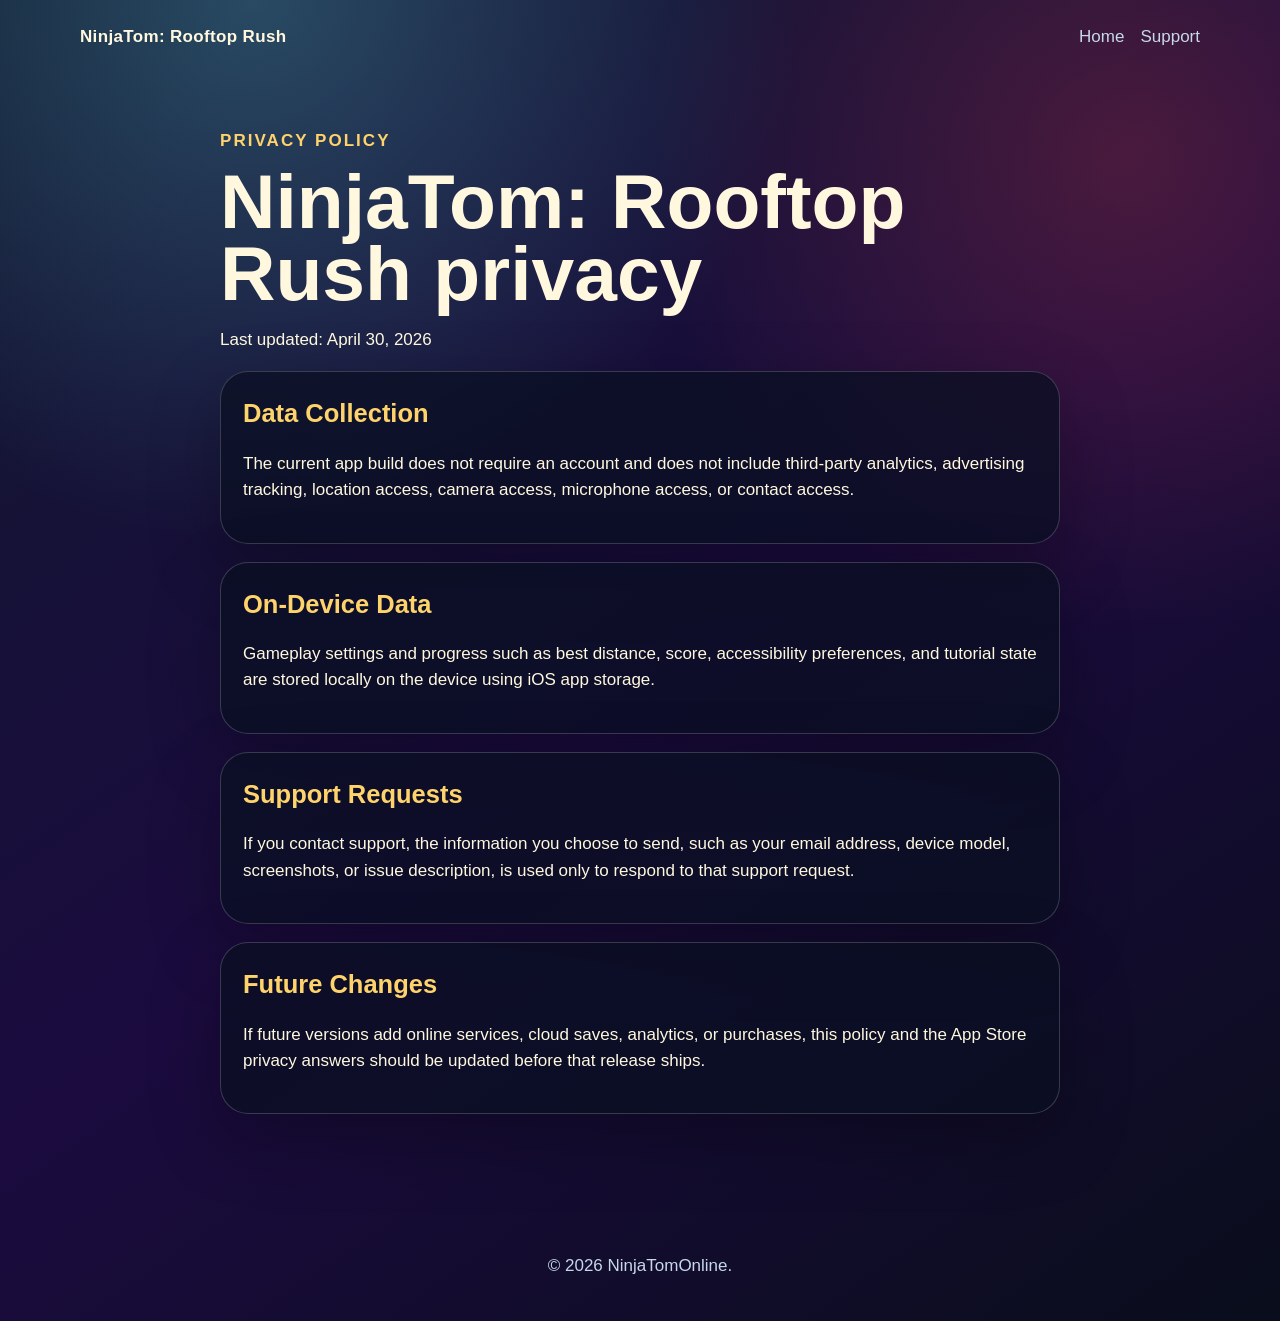
==== privacy.html @ 62868471 "Publish Rooftop Rush site" ====
<!doctype html>
<html lang="en">
<head>
  <meta charset="utf-8">
  <meta name="viewport" content="width=device-width, initial-scale=1">
  <title>Privacy Policy - NinjaTom: Rooftop Rush</title>
  <meta name="description" content="Privacy policy for NinjaTom: Rooftop Rush.">
  <link rel="stylesheet" href="site.css">
</head>
<body>
  <header class="site-header">
    <a class="brand" href="index.html">NinjaTom: Rooftop Rush</a>
    <nav aria-label="Site">
      <a href="index.html">Home</a>
      <a href="support.html">Support</a>
    </nav>
  </header>

  <main class="page">
    <p class="eyebrow">Privacy Policy</p>
    <h1>NinjaTom: Rooftop Rush privacy</h1>
    <p>Last updated: April 30, 2026</p>

    <section class="card">
      <h2>Data Collection</h2>
      <p>The current app build does not require an account and does not include third-party analytics, advertising tracking, location access, camera access, microphone access, or contact access.</p>
    </section>

    <section class="card">
      <h2>On-Device Data</h2>
      <p>Gameplay settings and progress such as best distance, score, accessibility preferences, and tutorial state are stored locally on the device using iOS app storage.</p>
    </section>

    <section class="card">
      <h2>Support Requests</h2>
      <p>If you contact support, the information you choose to send, such as your email address, device model, screenshots, or issue description, is used only to respond to that support request.</p>
    </section>

    <section class="card">
      <h2>Future Changes</h2>
      <p>If future versions add online services, cloud saves, analytics, or purchases, this policy and the App Store privacy answers should be updated before that release ships.</p>
    </section>
  </main>

  <footer>
    <p>© 2026 NinjaTomOnline.</p>
  </footer>
</body>
</html>
---- site.css ----
:root {
  color-scheme: dark;
  --ink: #fff8df;
  --muted: #c7d8ea;
  --cyan: #71efff;
  --gold: #ffd36b;
  --red: #e34242;
  --panel: rgba(10, 16, 34, 0.74);
  --stroke: rgba(255, 255, 255, 0.18);
  --background: #0a1022;
}

* {
  box-sizing: border-box;
}

body {
  margin: 0;
  min-height: 100vh;
  color: var(--ink);
  font: 17px/1.55 Avenir, "Avenir Next", "Trebuchet MS", sans-serif;
  background:
    radial-gradient(circle at 20% 0%, rgba(113, 239, 255, 0.24), transparent 34rem),
    radial-gradient(circle at 88% 12%, rgba(227, 66, 66, 0.24), transparent 30rem),
    linear-gradient(145deg, #10182f, #1b0b3f 52%, #090d1b);
}

a {
  color: var(--cyan);
}

.site-header,
footer {
  display: flex;
  align-items: center;
  justify-content: space-between;
  gap: 1rem;
  width: min(1120px, calc(100% - 32px));
  margin: 0 auto;
  padding: 24px 0;
}

.brand {
  color: var(--ink);
  font-weight: 900;
  letter-spacing: 0.02em;
  text-decoration: none;
}

nav {
  display: flex;
  gap: 1rem;
}

nav a {
  color: var(--muted);
  text-decoration: none;
}

main {
  width: min(1120px, calc(100% - 32px));
  margin: 0 auto;
}

.hero {
  display: grid;
  grid-template-columns: 0.95fr 1.05fr;
  gap: 28px;
  align-items: center;
  min-height: 72vh;
  padding: 36px 0 56px;
}

.hero-copy,
.card,
.features article {
  border: 1px solid var(--stroke);
  border-radius: 28px;
  background: var(--panel);
  box-shadow: 0 24px 70px rgba(0, 0, 0, 0.28);
}

.hero-copy {
  padding: clamp(26px, 5vw, 56px);
}

.eyebrow {
  margin: 0 0 10px;
  color: var(--gold);
  font-weight: 900;
  letter-spacing: 0.12em;
  text-transform: uppercase;
}

h1 {
  margin: 0 0 18px;
  font-size: clamp(2.5rem, 7vw, 5.7rem);
  line-height: 0.94;
}

h2 {
  margin: 0 0 10px;
  color: var(--gold);
}

.button {
  display: inline-block;
  margin: 10px 12px 0 0;
  padding: 12px 18px;
  border-radius: 999px;
  color: #081020;
  background: var(--gold);
  font-weight: 900;
  text-decoration: none;
}

.button.ghost {
  color: var(--ink);
  background: rgba(255, 255, 255, 0.12);
}

.hero-shot,
.gallery img {
  width: 100%;
  border: 1px solid var(--stroke);
  border-radius: 26px;
  box-shadow: 0 30px 80px rgba(0, 0, 0, 0.34);
}

.features,
.gallery-grid {
  display: grid;
  grid-template-columns: repeat(3, 1fr);
  gap: 16px;
  margin: 0 0 56px;
}

.features article,
.card {
  padding: 22px;
}

.gallery h2 {
  font-size: clamp(2rem, 4vw, 3.6rem);
}

.page {
  max-width: 840px;
  padding: 54px 0 80px;
}

.page h1 {
  font-size: clamp(2.4rem, 7vw, 4.8rem);
}

.card {
  margin: 18px 0;
}

.note {
  color: var(--muted);
}

footer {
  color: var(--muted);
  justify-content: center;
}

@media (max-width: 820px) {
  .site-header {
    align-items: flex-start;
    flex-direction: column;
  }

  .hero,
  .features,
  .gallery-grid {
    grid-template-columns: 1fr;
  }

  .hero {
    min-height: auto;
  }
}
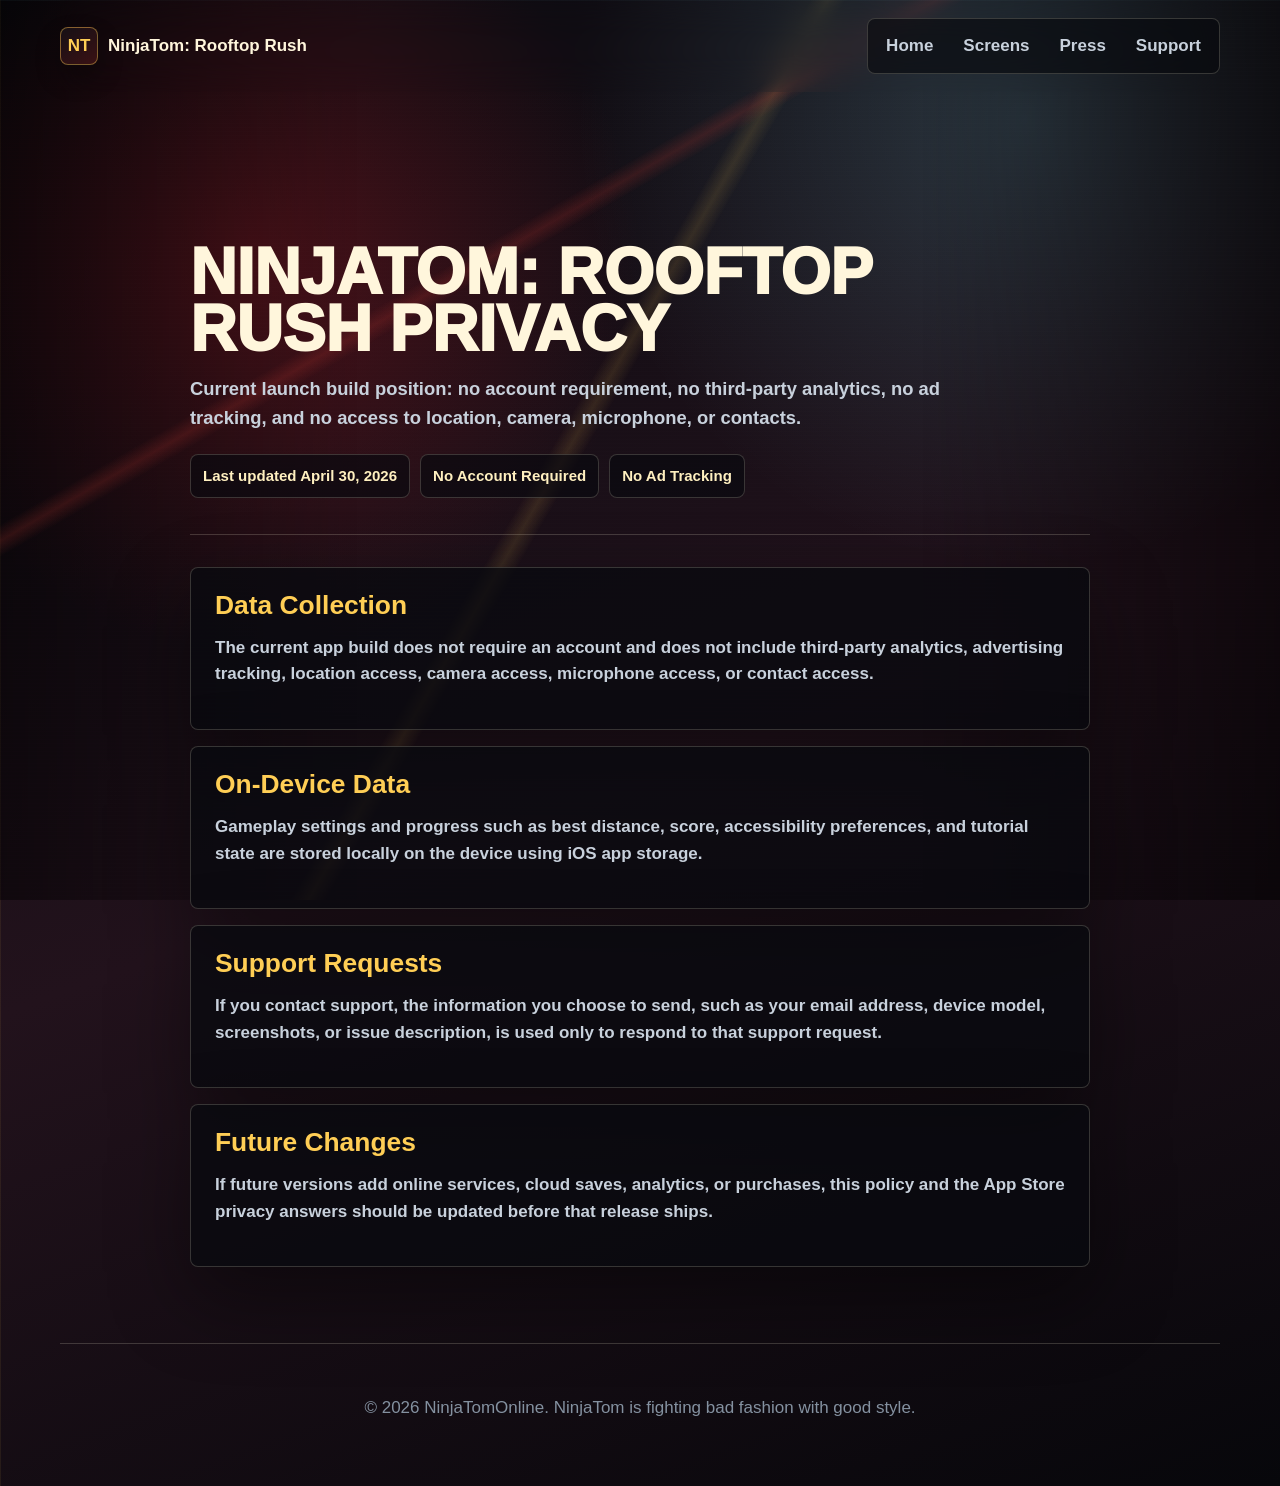
==== commit 5f91294e: "Update Rooftop Rush public site" ====
--- a/privacy.html
+++ b/privacy.html
@@ -5,21 +5,35 @@
   <meta name="viewport" content="width=device-width, initial-scale=1">
   <title>Privacy Policy - NinjaTom: Rooftop Rush</title>
   <meta name="description" content="Privacy policy for NinjaTom: Rooftop Rush.">
-  <link rel="stylesheet" href="site.css">
+  <meta name="theme-color" content="#090a0f">
+  <link rel="canonical" href="https://ninjatomonline.github.io/rooftoprush-site/privacy.html">
+  <link rel="icon" href="favicon.svg" type="image/svg+xml">
+  <link rel="stylesheet" href="site.css?v=20260501-runway">
 </head>
 <body>
   <header class="site-header">
-    <a class="brand" href="index.html">NinjaTom: Rooftop Rush</a>
+    <a class="brand" href="index.html" aria-label="NinjaTom: Rooftop Rush home">
+      <span class="brand-mark">NT</span>
+      <span>NinjaTom: Rooftop Rush</span>
+    </a>
     <nav aria-label="Site">
       <a href="index.html">Home</a>
+      <a href="index.html#screenshots">Screens</a>
+      <a href="index.html#press-kit">Press</a>
       <a href="support.html">Support</a>
     </nav>
   </header>
 
-  <main class="page">
-    <p class="eyebrow">Privacy Policy</p>
-    <h1>NinjaTom: Rooftop Rush privacy</h1>
-    <p>Last updated: April 30, 2026</p>
+  <main class="page-shell">
+    <section class="document-hero">
+      <h1>NinjaTom: Rooftop Rush privacy</h1>
+      <p>Current launch build position: no account requirement, no third-party analytics, no ad tracking, and no access to location, camera, microphone, or contacts.</p>
+      <div class="meta-list" aria-label="Privacy summary">
+        <span>Last updated April 30, 2026</span>
+        <span>No Account Required</span>
+        <span>No Ad Tracking</span>
+      </div>
+    </section>
 
     <section class="card">
       <h2>Data Collection</h2>
@@ -43,7 +57,7 @@
   </main>
 
   <footer>
-    <p>© 2026 NinjaTomOnline.</p>
+    <p>© 2026 NinjaTomOnline. NinjaTom is fighting bad fashion with good style.</p>
   </footer>
 </body>
 </html>
--- a/site.css
+++ b/site.css
@@ -1,184 +1,932 @@
 :root {
   color-scheme: dark;
-  --ink: #fff8df;
-  --muted: #c7d8ea;
-  --cyan: #71efff;
-  --gold: #ffd36b;
-  --red: #e34242;
-  --panel: rgba(10, 16, 34, 0.74);
-  --stroke: rgba(255, 255, 255, 0.18);
-  --background: #0a1022;
+  --page: #090a0f;
+  --page-2: #141018;
+  --ink: #fff6dc;
+  --paper: #fff0c0;
+  --muted: #c8d1dc;
+  --low: #8491a0;
+  --gold: #ffce55;
+  --cyan: #8cecff;
+  --red: #d83d34;
+  --crimson: #7d151d;
+  --thread: #f8a44d;
+  --smoke: rgba(255, 246, 220, 0.1);
+  --panel: rgba(9, 10, 15, 0.76);
+  --panel-strong: rgba(12, 9, 12, 0.94);
+  --line: rgba(255, 246, 220, 0.18);
+  --line-strong: rgba(255, 206, 85, 0.42);
+  --shadow: 0 32px 80px rgba(0, 0, 0, 0.42);
 }
 
 * {
   box-sizing: border-box;
 }
 
+html {
+  scroll-behavior: smooth;
+}
+
 body {
   margin: 0;
   min-height: 100vh;
+  overflow-x: hidden;
   color: var(--ink);
-  font: 17px/1.55 Avenir, "Avenir Next", "Trebuchet MS", sans-serif;
+  font-family: "Avenir Next", Avenir, "Trebuchet MS", sans-serif;
+  font-size: 17px;
+  line-height: 1.55;
   background:
-    radial-gradient(circle at 20% 0%, rgba(113, 239, 255, 0.24), transparent 34rem),
-    radial-gradient(circle at 88% 12%, rgba(227, 66, 66, 0.24), transparent 30rem),
-    linear-gradient(145deg, #10182f, #1b0b3f 52%, #090d1b);
+    linear-gradient(90deg, rgba(255, 206, 85, 0.08) 0 1px, transparent 1px 96px),
+    linear-gradient(180deg, rgba(140, 236, 255, 0.07) 0 1px, transparent 1px 92px),
+    radial-gradient(circle at 20% 18%, rgba(125, 21, 29, 0.52), transparent 24rem),
+    radial-gradient(circle at 80% 8%, rgba(140, 236, 255, 0.18), transparent 28rem),
+    linear-gradient(160deg, #090a0f, #22121c 52%, #07070b);
+}
+
+body::before {
+  content: "";
+  position: fixed;
+  inset: 0;
+  z-index: -1;
+  pointer-events: none;
+  background:
+    linear-gradient(150deg, transparent 0 32%, rgba(216, 61, 52, 0.18) 33%, transparent 34% 100%),
+    linear-gradient(120deg, transparent 0 45%, rgba(255, 206, 85, 0.12) 46%, transparent 47% 100%),
+    linear-gradient(90deg, rgba(0, 0, 0, 0.48), transparent 28%, transparent 72%, rgba(0, 0, 0, 0.54));
+}
+
+body::after {
+  content: "";
+  position: fixed;
+  inset: 0;
+  z-index: -1;
+  pointer-events: none;
+  opacity: 0.5;
+  background-image:
+    repeating-linear-gradient(0deg, rgba(255, 255, 255, 0.04) 0 1px, transparent 1px 4px);
+  mix-blend-mode: soft-light;
 }
 
 a {
   color: var(--cyan);
 }
 
+img {
+  display: block;
+  max-width: 100%;
+}
+
 .site-header,
+main,
 footer {
+  width: min(1160px, calc(100% - 40px));
+  margin: 0 auto;
+}
+
+.site-header {
+  position: sticky;
+  top: 0;
+  z-index: 20;
   display: flex;
   align-items: center;
   justify-content: space-between;
-  gap: 1rem;
-  width: min(1120px, calc(100% - 32px));
-  margin: 0 auto;
-  padding: 24px 0;
+  gap: 20px;
+  padding: 18px 0;
+  backdrop-filter: blur(18px);
+}
+
+.brand,
+nav,
+.button,
+.hero-proof,
+.support-actions,
+.meta-list {
+  display: flex;
+  align-items: center;
 }
 
 .brand {
+  gap: 10px;
   color: var(--ink);
   font-weight: 900;
-  letter-spacing: 0.02em;
   text-decoration: none;
 }
 
+.brand-mark {
+  display: grid;
+  width: 38px;
+  height: 38px;
+  place-items: center;
+  border: 1px solid var(--line-strong);
+  border-radius: 8px;
+  color: var(--gold);
+  background: linear-gradient(145deg, #161015, #3a1114);
+  box-shadow: 0 12px 26px rgba(0, 0, 0, 0.24);
+}
+
 nav {
+  gap: 6px;
+  padding: 6px;
+  border: 1px solid var(--line);
+  border-radius: 8px;
+  background: rgba(9, 10, 15, 0.66);
+}
+
+nav a {
+  min-height: 38px;
+  padding: 8px 12px;
+  border-radius: 6px;
+  color: var(--muted);
+  font-weight: 800;
+  text-decoration: none;
+}
+
+nav a:hover,
+nav a:focus-visible {
+  color: var(--ink);
+  background: var(--smoke);
+}
+
+.hero {
+  position: relative;
+  display: grid;
+  min-height: 760px;
+  align-items: end;
+  overflow: hidden;
+  border-bottom: 1px solid var(--line);
+  isolation: isolate;
+}
+
+.hero-bg {
+  position: absolute;
+  inset: 0;
+  z-index: -2;
+  background-image: url("screenshots/03-wardrobe-restored.jpg");
+  background-position: center;
+  background-size: cover;
+  filter: saturate(1.08) contrast(1.08);
+  transform: scale(1.04);
+}
+
+.hero::before,
+.hero::after {
+  content: "";
+  position: absolute;
+  inset: 0;
+  z-index: -1;
+  pointer-events: none;
+}
+
+.hero::before {
+  background:
+    linear-gradient(90deg, rgba(7, 7, 11, 0.95) 0%, rgba(7, 7, 11, 0.78) 44%, rgba(7, 7, 11, 0.3) 100%),
+    linear-gradient(0deg, rgba(7, 7, 11, 0.98) 0%, transparent 38%, rgba(7, 7, 11, 0.68) 100%);
+}
+
+.hero::after {
+  background:
+    linear-gradient(105deg, transparent 0 63%, rgba(255, 206, 85, 0.3) 64%, transparent 65% 100%),
+    radial-gradient(circle at 22% 28%, rgba(216, 61, 52, 0.26), transparent 24rem),
+    repeating-linear-gradient(90deg, transparent 0 120px, rgba(255, 206, 85, 0.13) 121px 123px, transparent 124px 240px);
+  animation: runwayPulse 8s ease-in-out infinite alternate;
+}
+
+.hero-copy {
+  width: min(780px, 100%);
+  padding: 112px 0 138px;
+}
+
+h1,
+h2,
+h3,
+p {
+  overflow-wrap: anywhere;
+}
+
+h1,
+.document-hero h1 {
+  margin: 0;
+  font-size: 5.6rem;
+  line-height: 0.88;
+  font-weight: 1000;
+  text-transform: uppercase;
+}
+
+h1 span {
+  display: block;
+}
+
+.hero-tagline {
+  width: fit-content;
+  max-width: 100%;
+  margin: 22px 0 18px;
+  padding: 10px 14px;
+  border: 1px solid rgba(255, 206, 85, 0.48);
+  border-radius: 8px;
+  color: var(--gold);
+  background: rgba(9, 10, 15, 0.64);
+  font-size: 1.45rem;
+  font-weight: 900;
+}
+
+.hero-lede {
+  max-width: 670px;
+  margin: 0;
+  color: #f5e7cf;
+  font-size: 1.2rem;
+  font-weight: 700;
+}
+
+.hero-actions {
   display: flex;
-  gap: 1rem;
-}
-
-nav a {
-  color: var(--muted);
+  flex-wrap: wrap;
+  gap: 12px;
+  margin-top: 30px;
+}
+
+.button {
+  justify-content: center;
+  min-height: 48px;
+  padding: 12px 18px;
+  border: 1px solid var(--gold);
+  border-radius: 8px;
+  color: #0b0a0e;
+  background: var(--gold);
+  box-shadow: 0 16px 30px rgba(255, 206, 85, 0.16);
+  font-weight: 1000;
   text-decoration: none;
 }
 
-main {
-  width: min(1120px, calc(100% - 32px));
-  margin: 0 auto;
-}
-
-.hero {
-  display: grid;
-  grid-template-columns: 0.95fr 1.05fr;
-  gap: 28px;
-  align-items: center;
-  min-height: 72vh;
-  padding: 36px 0 56px;
-}
-
-.hero-copy,
-.card,
-.features article {
-  border: 1px solid var(--stroke);
-  border-radius: 28px;
-  background: var(--panel);
-  box-shadow: 0 24px 70px rgba(0, 0, 0, 0.28);
-}
-
-.hero-copy {
-  padding: clamp(26px, 5vw, 56px);
-}
-
-.eyebrow {
-  margin: 0 0 10px;
+.button.secondary {
+  color: var(--ink);
+  border-color: var(--line);
+  background: rgba(255, 246, 220, 0.08);
+  box-shadow: none;
+}
+
+.hero-proof {
+  position: absolute;
+  right: 0;
+  bottom: 38px;
+  left: 0;
+  flex-wrap: wrap;
+  gap: 10px;
+}
+
+.hero-proof span,
+.meta-list span {
+  padding: 9px 12px;
+  border: 1px solid var(--line);
+  border-radius: 8px;
+  color: var(--paper);
+  background: rgba(9, 10, 15, 0.68);
+  font-size: 0.94rem;
+  font-weight: 900;
+}
+
+.runway-marquee {
+  display: flex;
+  gap: 10px;
+  margin: 18px 0 76px;
+  padding: 12px;
+  overflow: hidden;
+  border-top: 1px solid var(--line-strong);
+  border-bottom: 1px solid var(--line);
   color: var(--gold);
-  font-weight: 900;
+  background:
+    linear-gradient(90deg, rgba(216, 61, 52, 0.24), transparent 34%, rgba(140, 236, 255, 0.11));
+}
+
+.runway-marquee span {
+  flex: 0 0 auto;
+  min-width: max-content;
+  padding: 8px 14px;
+  border: 1px solid rgba(255, 206, 85, 0.3);
+  border-radius: 999px;
+  background: rgba(9, 10, 15, 0.65);
+  font-size: 0.88rem;
+  font-weight: 1000;
+  text-transform: uppercase;
+}
+
+.fashion-manifesto {
+  position: relative;
+  margin: 76px 0;
+  padding: clamp(28px, 6vw, 64px);
+  overflow: hidden;
+  border: 1px solid var(--line-strong);
+  border-radius: 8px;
+  background:
+    linear-gradient(112deg, rgba(216, 61, 52, 0.22), transparent 45%),
+    linear-gradient(290deg, rgba(255, 206, 85, 0.18), transparent 40%),
+    rgba(9, 10, 15, 0.88);
+  box-shadow: var(--shadow);
+}
+
+.fashion-manifesto::before,
+.fashion-manifesto::after {
+  content: "";
+  position: absolute;
+  pointer-events: none;
+}
+
+.fashion-manifesto::before {
+  inset: 18px;
+  border: 1px dashed rgba(255, 206, 85, 0.28);
+  border-radius: 6px;
+}
+
+.fashion-manifesto::after {
+  right: -80px;
+  bottom: -100px;
+  width: 340px;
+  height: 340px;
+  border-radius: 50%;
+  background: radial-gradient(circle, rgba(140, 236, 255, 0.18), transparent 62%);
+}
+
+.manifesto-label {
+  margin: 0 0 18px;
+  color: var(--thread);
+  font-weight: 1000;
   letter-spacing: 0.12em;
   text-transform: uppercase;
 }
 
-h1 {
-  margin: 0 0 18px;
-  font-size: clamp(2.5rem, 7vw, 5.7rem);
-  line-height: 0.94;
+.fashion-manifesto h2 {
+  max-width: 880px;
+  margin-bottom: 16px;
+  font-size: clamp(2.5rem, 6vw, 5.2rem);
+}
+
+.fashion-manifesto p:last-child {
+  max-width: 760px;
+  margin: 0;
+  color: var(--muted);
+  font-size: 1.16rem;
+  font-weight: 750;
+}
+
+.style-strip,
+.showcase,
+.gallery,
+.app-store-panel,
+.arsenal,
+.press-kit,
+.support-band {
+  margin: 76px 0;
+}
+
+.page-shell {
+  margin: 76px auto;
+}
+
+.style-strip {
+  display: grid;
+  grid-template-columns: repeat(3, 1fr);
+  gap: 14px;
+}
+
+.style-strip article,
+figure,
+.card,
+.app-store-panel,
+.arsenal-grid article,
+.press-card,
+.support-band {
+  border: 1px solid var(--line);
+  border-radius: 8px;
+  background: var(--panel);
+  box-shadow: var(--shadow);
+}
+
+.style-strip article {
+  min-height: 260px;
+  padding: 22px;
+  display: flex;
+  flex-direction: column;
+  justify-content: space-between;
+}
+
+.arsenal-grid {
+  display: grid;
+  grid-template-columns: repeat(5, 1fr);
+  gap: 12px;
+}
+
+.arsenal-grid article {
+  position: relative;
+  min-height: 220px;
+  padding: 20px;
+  overflow: hidden;
+  background:
+    linear-gradient(155deg, rgba(255, 206, 85, 0.1), transparent 54%),
+    rgba(9, 10, 15, 0.74);
+}
+
+.arsenal-grid article::after {
+  content: "";
+  position: absolute;
+  right: -28px;
+  bottom: -40px;
+  width: 120px;
+  height: 120px;
+  border: 1px solid rgba(255, 246, 220, 0.12);
+  border-radius: 50%;
+}
+
+.arsenal-grid span {
+  display: inline-grid;
+  width: 36px;
+  height: 36px;
+  place-items: center;
+  border: 1px solid var(--line-strong);
+  border-radius: 50%;
+  color: var(--gold);
+  font-size: 0.78rem;
+  font-weight: 1000;
+}
+
+.arsenal-grid h3 {
+  margin: 44px 0 10px;
+  color: var(--ink);
+  font-size: 1.5rem;
+  line-height: 1;
+}
+
+.arsenal-grid p {
+  margin: 0;
+  color: var(--muted);
+  font-weight: 700;
+}
+
+.number {
+  color: var(--red);
+  font-size: 3.2rem;
+  line-height: 1;
+  font-weight: 1000;
 }
 
 h2 {
-  margin: 0 0 10px;
+  margin: 0 0 12px;
+  font-size: 2.5rem;
+  line-height: 1;
+}
+
+.style-strip h2 {
+  font-size: 2rem;
+}
+
+.style-strip p,
+.section-copy p,
+.card p,
+.page-shell > p,
+li {
+  color: var(--muted);
+  font-weight: 650;
+}
+
+.section-copy {
+  display: grid;
+  grid-template-columns: 0.9fr 1.1fr;
+  gap: 24px;
+  align-items: end;
+  margin-bottom: 24px;
+}
+
+.section-copy p {
+  margin: 0;
+  font-size: 1.08rem;
+}
+
+.showcase-grid {
+  display: grid;
+  grid-template-columns: 1.2fr 0.8fr;
+  gap: 14px;
+}
+
+.showcase-grid .wide {
+  grid-row: span 2;
+}
+
+figure {
+  margin: 0;
+  overflow: hidden;
+}
+
+figure img {
+  width: 100%;
+  aspect-ratio: 960 / 442;
+  object-fit: cover;
+  border-bottom: 1px solid var(--line);
+}
+
+figcaption {
+  padding: 12px 14px 14px;
+  color: var(--paper);
+  font-size: 0.94rem;
+  font-weight: 900;
+}
+
+.gallery-grid {
+  display: grid;
+  grid-template-columns: repeat(6, 1fr);
+  gap: 14px;
+}
+
+.gallery-grid figure {
+  grid-column: span 2;
+}
+
+.gallery-grid figure:first-child,
+.gallery-grid figure:nth-child(2) {
+  grid-column: span 3;
+}
+
+.support-band {
+  display: grid;
+  grid-template-columns: 1fr auto;
+  gap: 20px;
+  align-items: center;
+  padding: 28px;
+  background:
+    linear-gradient(135deg, rgba(216, 61, 52, 0.25), transparent 48%),
+    rgba(9, 10, 15, 0.82);
+}
+
+.app-store-panel {
+  display: grid;
+  grid-template-columns: 1fr minmax(220px, 320px);
+  gap: 22px;
+  align-items: center;
+  padding: 28px;
+  background:
+    linear-gradient(135deg, rgba(140, 236, 255, 0.15), transparent 44%),
+    linear-gradient(315deg, rgba(255, 206, 85, 0.18), transparent 42%),
+    rgba(9, 10, 15, 0.84);
+}
+
+.app-store-panel p,
+.press-card p {
+  margin: 0;
+  color: var(--muted);
+  font-weight: 700;
+}
+
+.store-card {
+  display: grid;
+  gap: 3px;
+  min-height: 112px;
+  padding: 18px;
+  border: 1px solid rgba(255, 206, 85, 0.5);
+  border-radius: 8px;
+  background: linear-gradient(145deg, #08090f, #191017);
+  box-shadow: inset 0 0 0 1px rgba(255, 246, 220, 0.05);
+}
+
+.store-card::before {
+  content: "Official badge goes here";
+  width: fit-content;
+  padding: 5px 8px;
+  border: 1px solid rgba(140, 236, 255, 0.28);
+  border-radius: 999px;
+  color: var(--cyan);
+  font-size: 0.68rem;
+  font-weight: 1000;
+  text-transform: uppercase;
+}
+
+.store-card-label,
+.store-card span:last-child {
+  color: var(--muted);
+  font-size: 0.82rem;
+  font-weight: 900;
+  text-transform: uppercase;
+}
+
+.store-card strong {
+  color: var(--ink);
+  font-size: 2rem;
+  line-height: 1;
+}
+
+.press-grid {
+  display: grid;
+  grid-template-columns: 1fr 1fr 0.9fr;
+  gap: 14px;
+}
+
+.press-card {
+  padding: 24px;
+}
+
+.press-card h3 {
+  margin: 0 0 12px;
   color: var(--gold);
-}
-
-.button {
-  display: inline-block;
-  margin: 10px 12px 0 0;
-  padding: 12px 18px;
-  border-radius: 999px;
-  color: #081020;
-  background: var(--gold);
+  font-size: 1.35rem;
+}
+
+dl {
+  display: grid;
+  gap: 12px;
+  margin: 0;
+}
+
+dl div {
+  display: grid;
+  grid-template-columns: 110px 1fr;
+  gap: 12px;
+}
+
+dt {
+  color: var(--low);
+  font-weight: 900;
+}
+
+dd {
+  margin: 0;
+  color: var(--muted);
+  font-weight: 750;
+}
+
+.media-card {
+  display: grid;
+  align-content: start;
+  gap: 10px;
+}
+
+.media-card a {
+  display: block;
+  padding: 10px 12px;
+  border: 1px solid var(--line);
+  border-radius: 8px;
+  color: var(--ink);
+  background: rgba(255, 246, 220, 0.06);
   font-weight: 900;
   text-decoration: none;
 }
 
-.button.ghost {
-  color: var(--ink);
-  background: rgba(255, 255, 255, 0.12);
-}
-
-.hero-shot,
-.gallery img {
-  width: 100%;
-  border: 1px solid var(--stroke);
-  border-radius: 26px;
-  box-shadow: 0 30px 80px rgba(0, 0, 0, 0.34);
-}
-
-.features,
-.gallery-grid {
-  display: grid;
-  grid-template-columns: repeat(3, 1fr);
-  gap: 16px;
-  margin: 0 0 56px;
-}
-
-.features article,
+.media-card a:hover,
+.media-card a:focus-visible {
+  border-color: var(--line-strong);
+  color: var(--gold);
+}
+
+.media-card .download-link {
+  color: #0b0a0e;
+  border-color: var(--gold);
+  background: var(--gold);
+}
+
+.media-card .download-link:hover,
+.media-card .download-link:focus-visible {
+  color: #0b0a0e;
+  filter: brightness(1.05);
+}
+
+.support-band p {
+  margin: 0;
+  color: var(--muted);
+  font-weight: 700;
+}
+
+.support-actions {
+  flex-wrap: wrap;
+  justify-content: flex-end;
+  gap: 10px;
+}
+
+footer {
+  display: flex;
+  justify-content: center;
+  padding: 34px 0 48px;
+  color: var(--low);
+  border-top: 1px solid var(--line);
+}
+
+.document-hero {
+  position: relative;
+  margin: 42px 0 32px;
+  padding: 76px 0 36px;
+  border-bottom: 1px solid var(--line);
+}
+
+.document-hero h1 {
+  max-width: 860px;
+  font-size: 4rem;
+}
+
+.document-hero p {
+  max-width: 760px;
+  color: var(--muted);
+  font-size: 1.15rem;
+  font-weight: 700;
+}
+
+.page-shell {
+  max-width: 900px;
+}
+
 .card {
-  padding: 22px;
-}
-
-.gallery h2 {
-  font-size: clamp(2rem, 4vw, 3.6rem);
-}
-
-.page {
-  max-width: 840px;
-  padding: 54px 0 80px;
-}
-
-.page h1 {
-  font-size: clamp(2.4rem, 7vw, 4.8rem);
-}
-
-.card {
-  margin: 18px 0;
+  margin: 16px 0;
+  padding: 24px;
+}
+
+.card h2 {
+  font-size: 1.65rem;
+  color: var(--gold);
 }
 
 .note {
-  color: var(--muted);
-}
-
-footer {
-  color: var(--muted);
-  justify-content: center;
-}
-
-@media (max-width: 820px) {
+  color: var(--low);
+}
+
+.meta-list {
+  flex-wrap: wrap;
+  gap: 10px;
+  margin-top: 22px;
+}
+
+ul {
+  margin: 12px 0 0;
+  padding-left: 22px;
+}
+
+@media (max-width: 920px) {
+  .hero {
+    min-height: 700px;
+  }
+
+  h1 {
+    font-size: 4.4rem;
+  }
+
+  .style-strip,
+  .section-copy,
+  .showcase-grid,
+  .app-store-panel,
+  .arsenal-grid,
+  .press-grid,
+  .support-band {
+    grid-template-columns: 1fr;
+  }
+
+  .showcase-grid .wide {
+    grid-row: auto;
+  }
+
+  .gallery-grid figure,
+  .gallery-grid figure:first-child,
+  .gallery-grid figure:nth-child(2) {
+    grid-column: span 3;
+  }
+
+  .support-actions {
+    justify-content: flex-start;
+  }
+}
+
+@media (max-width: 640px) {
+  body {
+    font-size: 16px;
+  }
+
+  .site-header,
+  main,
+  footer {
+    width: min(1160px, calc(100% - 28px));
+    max-width: calc(100vw - 28px);
+  }
+
   .site-header {
+    position: relative;
     align-items: flex-start;
     flex-direction: column;
   }
 
-  .hero,
-  .features,
+  nav {
+    width: 100%;
+    max-width: 100%;
+    display: grid;
+    grid-template-columns: repeat(auto-fit, minmax(72px, 1fr));
+    justify-content: space-between;
+  }
+
+  nav a {
+    min-width: 0;
+    padding: 8px 6px;
+    font-size: 0.82rem;
+    text-align: center;
+  }
+
+  .hero {
+    min-height: 660px;
+  }
+
+  .hero-copy {
+    padding: 78px 0 150px;
+  }
+
+  h1 {
+    font-size: 2.42rem;
+    line-height: 0.94;
+  }
+
+  .document-hero h1 {
+    font-size: 2.7rem;
+  }
+
+  .hero-tagline {
+    font-size: 1.06rem;
+  }
+
+  .hero-lede,
+  .document-hero p {
+    font-size: 1rem;
+  }
+
+  .button {
+    width: 100%;
+  }
+
+  .hero-proof {
+    bottom: 22px;
+  }
+
+  .hero-proof span,
+  .meta-list span {
+    font-size: 0.86rem;
+  }
+
+  .style-strip,
+  .showcase,
+  .gallery,
+  .app-store-panel,
+  .arsenal,
+  .press-kit,
+  .support-band {
+    margin: 50px 0;
+  }
+
+  .page-shell {
+    margin: 50px auto;
+  }
+
+  h2 {
+    font-size: 2.05rem;
+  }
+
+  .style-strip article {
+    min-height: auto;
+    gap: 34px;
+  }
+
+  .fashion-manifesto {
+    margin: 50px 0;
+  }
+
+  .runway-marquee {
+    flex-wrap: wrap;
+    overflow: visible;
+    margin-bottom: 50px;
+  }
+
+  .arsenal-grid article {
+    min-height: 180px;
+  }
+
   .gallery-grid {
     grid-template-columns: 1fr;
   }
 
-  .hero {
-    min-height: auto;
-  }
-}
+  .gallery-grid figure,
+  .gallery-grid figure:first-child,
+  .gallery-grid figure:nth-child(2) {
+    grid-column: auto;
+  }
+
+  dl div {
+    grid-template-columns: 1fr;
+    gap: 2px;
+  }
+}
+
+@media (prefers-reduced-motion: reduce) {
+  html {
+    scroll-behavior: auto;
+  }
+
+  .hero::after {
+    animation: none;
+  }
+}
+
+@keyframes runwayPulse {
+  from {
+    opacity: 0.72;
+  }
+
+  to {
+    opacity: 0.96;
+  }
+}
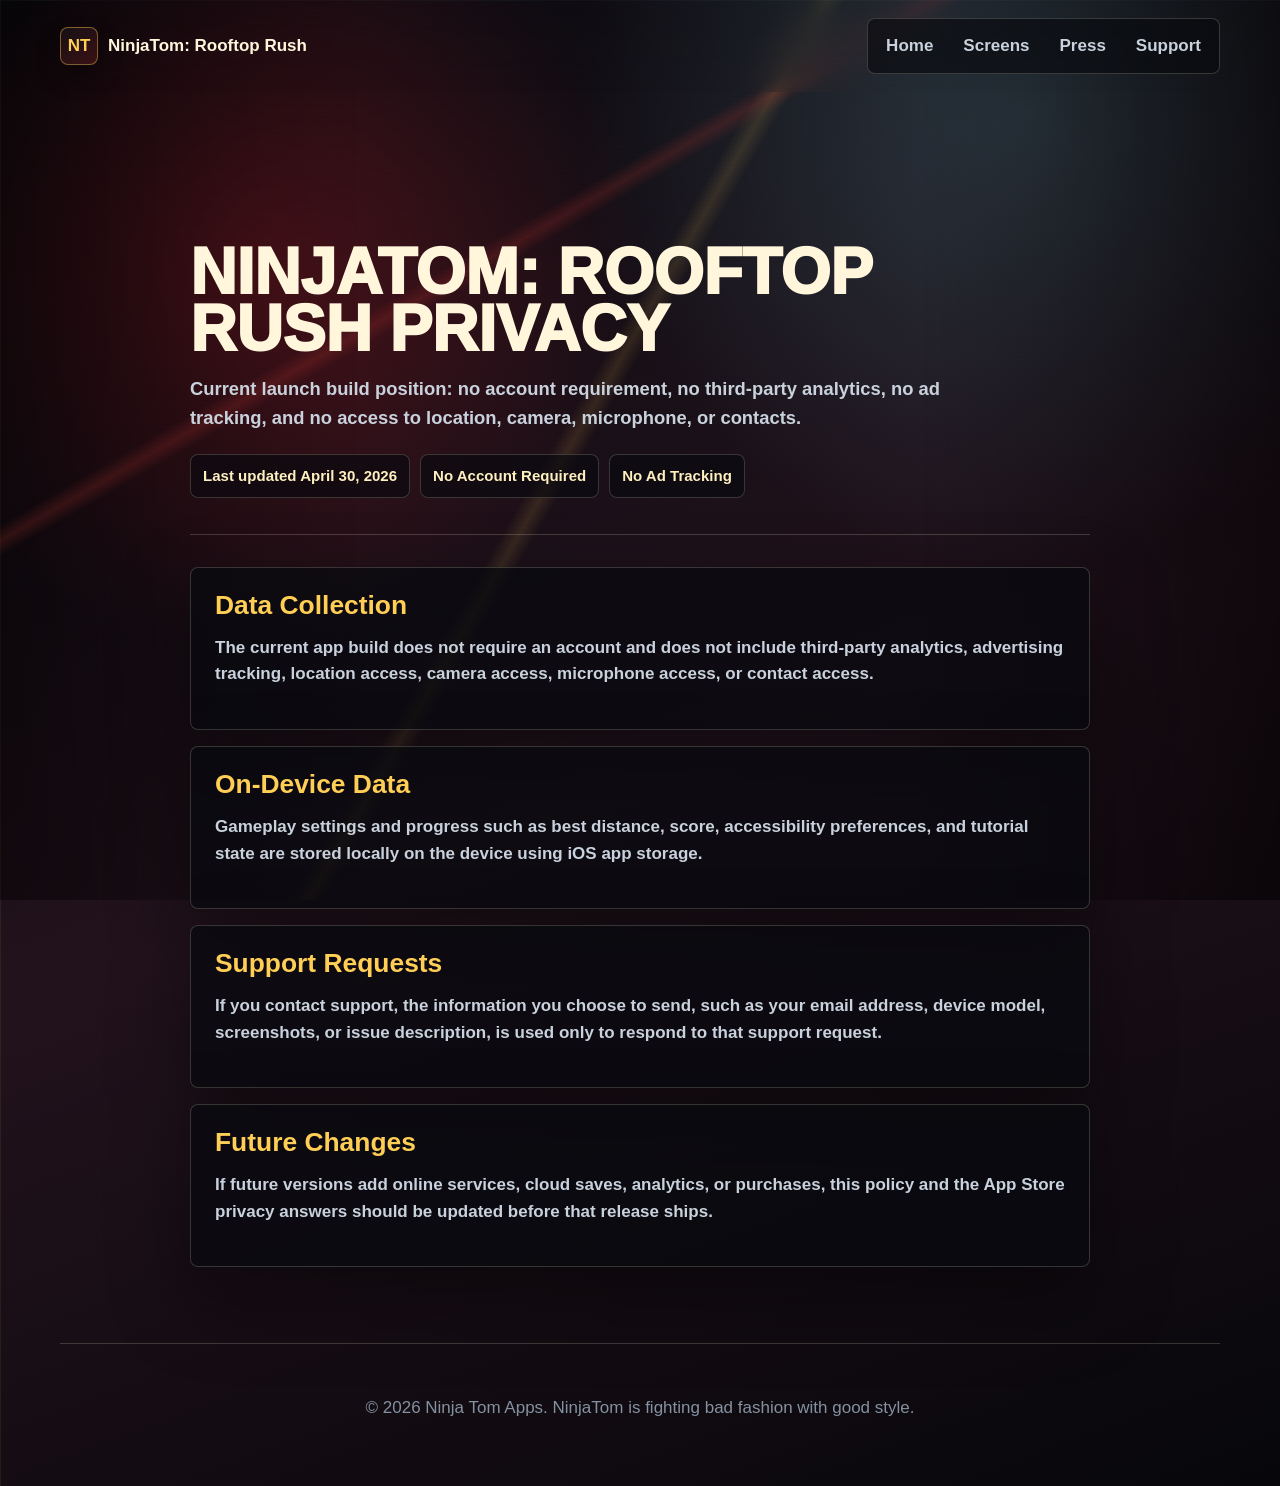
==== commit f88467b3: "Correct support contact and copyright" ====
--- a/privacy.html
+++ b/privacy.html
@@ -57,7 +57,7 @@
   </main>
 
   <footer>
-    <p>© 2026 NinjaTomOnline. NinjaTom is fighting bad fashion with good style.</p>
+    <p>© 2026 Ninja Tom Apps. NinjaTom is fighting bad fashion with good style.</p>
   </footer>
 </body>
 </html>
--- a/site.css
+++ b/site.css
@@ -309,6 +309,116 @@
   text-transform: uppercase;
 }
 
+.trailer-strip {
+  position: relative;
+  display: grid;
+  gap: 16px;
+  margin: 40px 0 76px;
+  padding: 22px;
+  border: 1px solid var(--line);
+  border-radius: 8px;
+  background:
+    linear-gradient(145deg, rgba(255, 206, 85, 0.11), transparent 54%),
+    rgba(9, 10, 15, 0.88);
+  box-shadow: var(--shadow);
+}
+
+.trailer-button {
+  width: fit-content;
+  margin: 12px 0 10px;
+}
+
+.trailer-copy {
+  max-width: 860px;
+}
+
+.trailer-copy p {
+  color: var(--muted);
+  margin: 0;
+  font-weight: 700;
+}
+
+.mini-label {
+  margin: 0 0 8px;
+  color: var(--thread);
+  font-size: 0.82rem;
+  font-weight: 1000;
+  letter-spacing: 0.12em;
+  text-transform: uppercase;
+}
+
+.trailer-media-strip {
+  position: relative;
+  margin: 0;
+  overflow: hidden;
+  border-radius: 8px;
+  border: 1px solid var(--line-strong);
+  aspect-ratio: 16 / 9;
+  background: rgba(0, 0, 0, 0.18);
+  isolation: isolate;
+}
+
+.trailer-media-strip::before,
+.trailer-media-strip::after {
+  content: "";
+  position: absolute;
+  inset: 12px;
+  border: 1px solid rgba(255, 206, 85, 0.16);
+  border-radius: 6px;
+  pointer-events: none;
+}
+
+.trailer-media-strip::after {
+  inset: 16px;
+  border-color: rgba(140, 236, 255, 0.12);
+}
+
+.trailer-media-strip figcaption {
+  margin: 0;
+  position: absolute;
+  left: 12px;
+  bottom: 12px;
+  padding: 6px 10px;
+  border-radius: 999px;
+  color: var(--paper);
+  background: rgba(9, 10, 15, 0.7);
+  font-size: 0.76rem;
+  font-weight: 900;
+}
+
+.trailer-media,
+.trailer-media-fallback {
+  position: absolute;
+  inset: 0;
+  width: 100%;
+  height: 100%;
+  object-fit: cover;
+  display: block;
+  pointer-events: none;
+}
+
+.trailer-media-fallback {
+  opacity: 0;
+  filter: contrast(1.02) saturate(1.02);
+}
+
+.trailer-meta {
+  display: flex;
+  flex-wrap: wrap;
+  gap: 8px;
+  margin-bottom: 10px;
+}
+
+.trailer-meta span {
+  padding: 7px 10px;
+  border: 1px solid rgba(255, 246, 220, 0.24);
+  border-radius: 999px;
+  color: var(--paper);
+  font-size: 0.8rem;
+  font-weight: 900;
+  background: rgba(9, 10, 15, 0.62);
+}
+
 .fashion-manifesto {
   position: relative;
   margin: 76px 0;
@@ -369,6 +479,7 @@
 
 .style-strip,
 .showcase,
+.trailer-strip,
 .gallery,
 .app-store-panel,
 .arsenal,
@@ -775,6 +886,10 @@
     grid-row: auto;
   }
 
+  .trailer-strip {
+    margin: 30px 0 56px;
+  }
+
   .gallery-grid figure,
   .gallery-grid figure:first-child,
   .gallery-grid figure:nth-child(2) {
@@ -860,6 +975,7 @@
 
   .style-strip,
   .showcase,
+  .trailer-strip,
   .gallery,
   .app-store-panel,
   .arsenal,
@@ -919,6 +1035,15 @@
   .hero::after {
     animation: none;
   }
+
+  .trailer-media {
+    filter: none;
+    opacity: 0;
+  }
+
+  .trailer-media-fallback {
+    opacity: 1;
+  }
 }
 
 @keyframes runwayPulse {
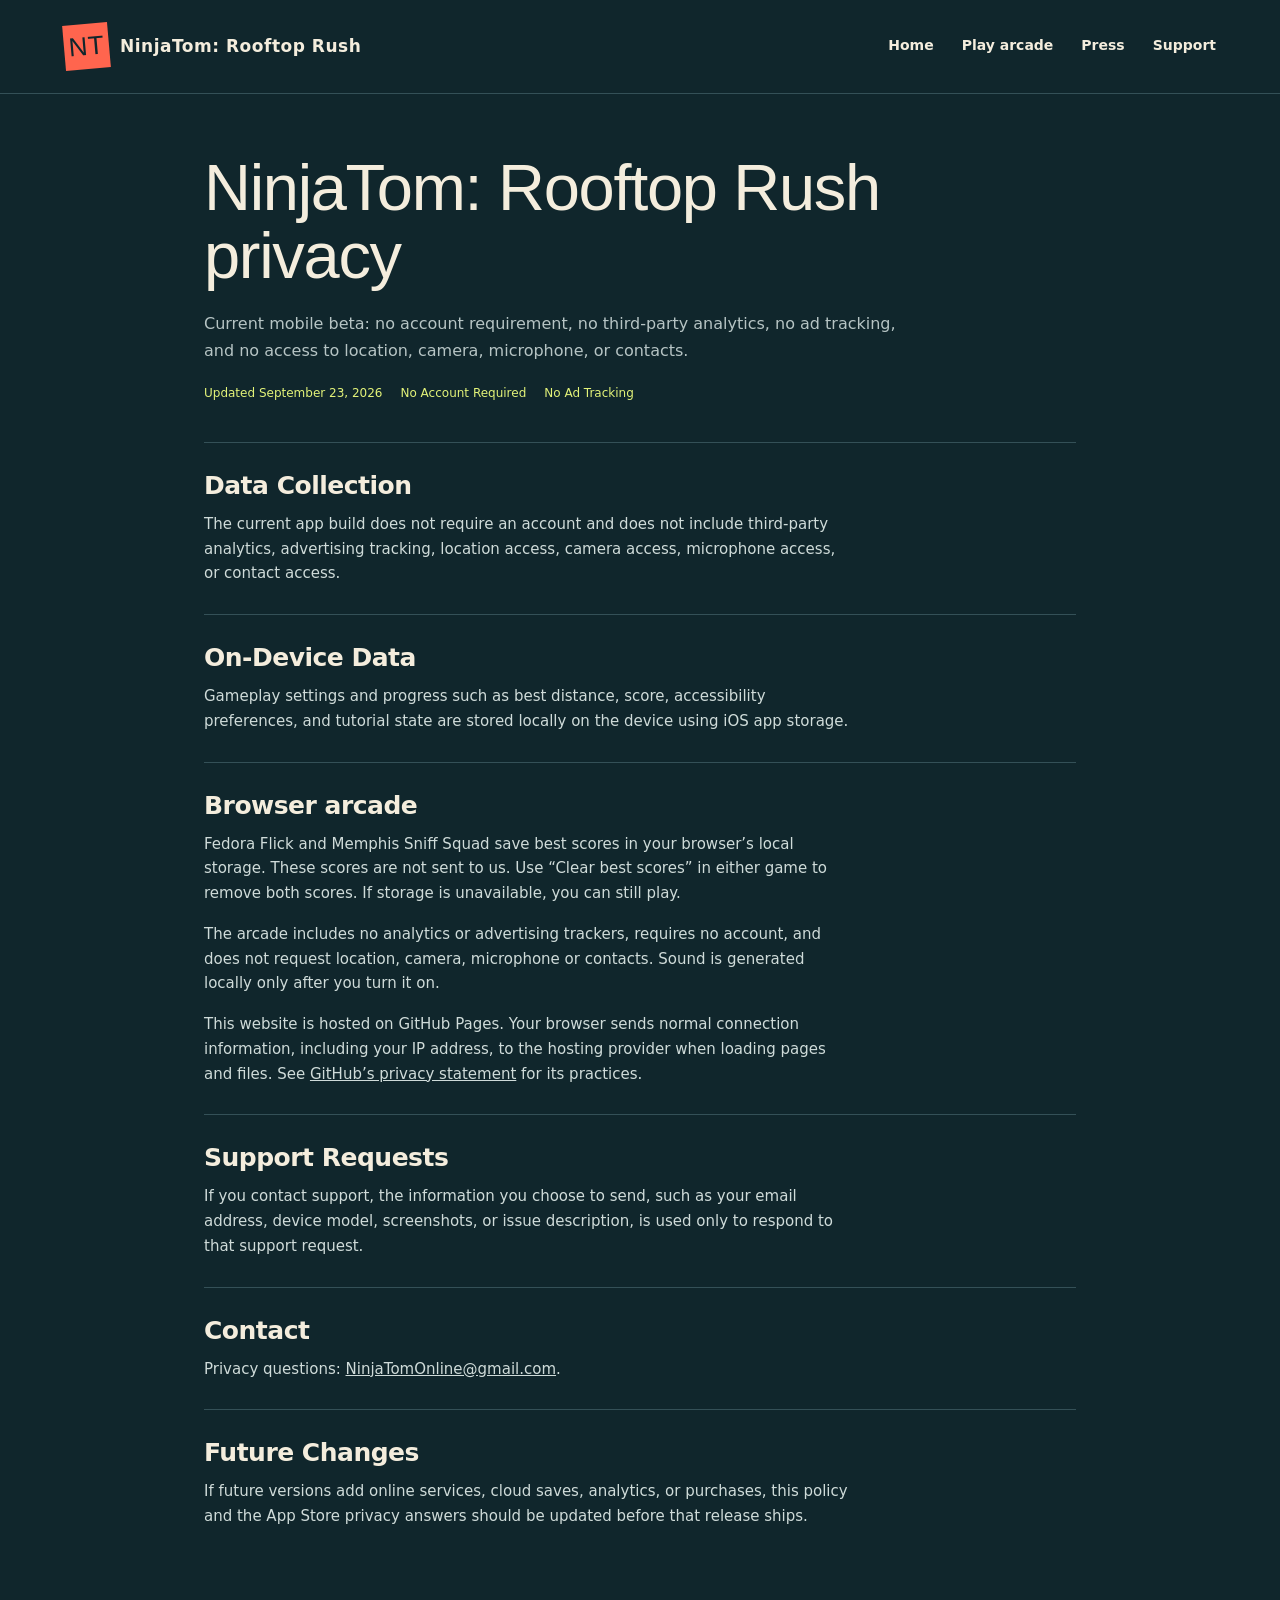
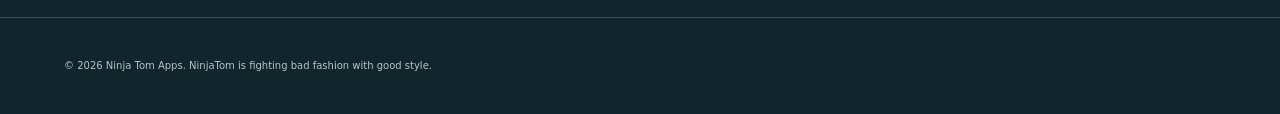
==== commit 10e28b2d: "Launch Rooftop Rush pocket arcade and refreshed website" ====
--- a/privacy.html
+++ b/privacy.html
@@ -8,9 +8,10 @@
   <meta name="theme-color" content="#090a0f">
   <link rel="canonical" href="https://ninjatomonline.github.io/rooftoprush-site/privacy.html">
   <link rel="icon" href="favicon.svg" type="image/svg+xml">
-  <link rel="stylesheet" href="site.css?v=20260501-runway">
+  <link rel="stylesheet" href="site.css?v=20260923-arcade">
 </head>
 <body>
+  <a class="skip-link" href="#main-content">Skip to content</a>
   <header class="site-header">
     <a class="brand" href="index.html" aria-label="NinjaTom: Rooftop Rush home">
       <span class="brand-mark">NT</span>
@@ -18,18 +19,18 @@
     </a>
     <nav aria-label="Site">
       <a href="index.html">Home</a>
-      <a href="index.html#screenshots">Screens</a>
-      <a href="index.html#press-kit">Press</a>
+      <a href="index.html#arcade">Play arcade</a>
+      <a href="press.html">Press</a>
       <a href="support.html">Support</a>
     </nav>
   </header>
 
-  <main class="page-shell">
+  <main class="page-shell" id="main-content">
     <section class="document-hero">
       <h1>NinjaTom: Rooftop Rush privacy</h1>
-      <p>Current launch build position: no account requirement, no third-party analytics, no ad tracking, and no access to location, camera, microphone, or contacts.</p>
+      <p>Current mobile beta: no account requirement, no third-party analytics, no ad tracking, and no access to location, camera, microphone, or contacts.</p>
       <div class="meta-list" aria-label="Privacy summary">
-        <span>Last updated April 30, 2026</span>
+        <span>Updated September 23, 2026</span>
         <span>No Account Required</span>
         <span>No Ad Tracking</span>
       </div>
@@ -46,8 +47,20 @@
     </section>
 
     <section class="card">
+      <h2>Browser arcade</h2>
+      <p>Fedora Flick and Memphis Sniff Squad save best scores in your browser’s local storage. These scores are not sent to us. Use “Clear best scores” in either game to remove both scores. If storage is unavailable, you can still play.</p>
+      <p>The arcade includes no analytics or advertising trackers, requires no account, and does not request location, camera, microphone or contacts. Sound is generated locally only after you turn it on.</p>
+      <p>This website is hosted on GitHub Pages. Your browser sends normal connection information, including your IP address, to the hosting provider when loading pages and files. See <a href="https://docs.github.com/en/site-policy/privacy-policies/github-general-privacy-statement">GitHub’s privacy statement</a> for its practices.</p>
+    </section>
+
+    <section class="card">
       <h2>Support Requests</h2>
       <p>If you contact support, the information you choose to send, such as your email address, device model, screenshots, or issue description, is used only to respond to that support request.</p>
+    </section>
+
+    <section class="card">
+      <h2>Contact</h2>
+      <p>Privacy questions: <a href="mailto:NinjaTomOnline@gmail.com">NinjaTomOnline@gmail.com</a>.</p>
     </section>
 
     <section class="card">
--- a/site.css
+++ b/site.css
@@ -1,1057 +1,5 @@
-:root {
-  color-scheme: dark;
-  --page: #090a0f;
-  --page-2: #141018;
-  --ink: #fff6dc;
-  --paper: #fff0c0;
-  --muted: #c8d1dc;
-  --low: #8491a0;
-  --gold: #ffce55;
-  --cyan: #8cecff;
-  --red: #d83d34;
-  --crimson: #7d151d;
-  --thread: #f8a44d;
-  --smoke: rgba(255, 246, 220, 0.1);
-  --panel: rgba(9, 10, 15, 0.76);
-  --panel-strong: rgba(12, 9, 12, 0.94);
-  --line: rgba(255, 246, 220, 0.18);
-  --line-strong: rgba(255, 206, 85, 0.42);
-  --shadow: 0 32px 80px rgba(0, 0, 0, 0.42);
-}
-
-* {
-  box-sizing: border-box;
-}
-
-html {
-  scroll-behavior: smooth;
-}
-
-body {
-  margin: 0;
-  min-height: 100vh;
-  overflow-x: hidden;
-  color: var(--ink);
-  font-family: "Avenir Next", Avenir, "Trebuchet MS", sans-serif;
-  font-size: 17px;
-  line-height: 1.55;
-  background:
-    linear-gradient(90deg, rgba(255, 206, 85, 0.08) 0 1px, transparent 1px 96px),
-    linear-gradient(180deg, rgba(140, 236, 255, 0.07) 0 1px, transparent 1px 92px),
-    radial-gradient(circle at 20% 18%, rgba(125, 21, 29, 0.52), transparent 24rem),
-    radial-gradient(circle at 80% 8%, rgba(140, 236, 255, 0.18), transparent 28rem),
-    linear-gradient(160deg, #090a0f, #22121c 52%, #07070b);
-}
-
-body::before {
-  content: "";
-  position: fixed;
-  inset: 0;
-  z-index: -1;
-  pointer-events: none;
-  background:
-    linear-gradient(150deg, transparent 0 32%, rgba(216, 61, 52, 0.18) 33%, transparent 34% 100%),
-    linear-gradient(120deg, transparent 0 45%, rgba(255, 206, 85, 0.12) 46%, transparent 47% 100%),
-    linear-gradient(90deg, rgba(0, 0, 0, 0.48), transparent 28%, transparent 72%, rgba(0, 0, 0, 0.54));
-}
-
-body::after {
-  content: "";
-  position: fixed;
-  inset: 0;
-  z-index: -1;
-  pointer-events: none;
-  opacity: 0.5;
-  background-image:
-    repeating-linear-gradient(0deg, rgba(255, 255, 255, 0.04) 0 1px, transparent 1px 4px);
-  mix-blend-mode: soft-light;
-}
-
-a {
-  color: var(--cyan);
-}
-
-img {
-  display: block;
-  max-width: 100%;
-}
-
-.site-header,
-main,
-footer {
-  width: min(1160px, calc(100% - 40px));
-  margin: 0 auto;
-}
-
-.site-header {
-  position: sticky;
-  top: 0;
-  z-index: 20;
-  display: flex;
-  align-items: center;
-  justify-content: space-between;
-  gap: 20px;
-  padding: 18px 0;
-  backdrop-filter: blur(18px);
-}
-
-.brand,
-nav,
-.button,
-.hero-proof,
-.support-actions,
-.meta-list {
-  display: flex;
-  align-items: center;
-}
-
-.brand {
-  gap: 10px;
-  color: var(--ink);
-  font-weight: 900;
-  text-decoration: none;
-}
-
-.brand-mark {
-  display: grid;
-  width: 38px;
-  height: 38px;
-  place-items: center;
-  border: 1px solid var(--line-strong);
-  border-radius: 8px;
-  color: var(--gold);
-  background: linear-gradient(145deg, #161015, #3a1114);
-  box-shadow: 0 12px 26px rgba(0, 0, 0, 0.24);
-}
-
-nav {
-  gap: 6px;
-  padding: 6px;
-  border: 1px solid var(--line);
-  border-radius: 8px;
-  background: rgba(9, 10, 15, 0.66);
-}
-
-nav a {
-  min-height: 38px;
-  padding: 8px 12px;
-  border-radius: 6px;
-  color: var(--muted);
-  font-weight: 800;
-  text-decoration: none;
-}
-
-nav a:hover,
-nav a:focus-visible {
-  color: var(--ink);
-  background: var(--smoke);
-}
-
-.hero {
-  position: relative;
-  display: grid;
-  min-height: 760px;
-  align-items: end;
-  overflow: hidden;
-  border-bottom: 1px solid var(--line);
-  isolation: isolate;
-}
-
-.hero-bg {
-  position: absolute;
-  inset: 0;
-  z-index: -2;
-  background-image: url("screenshots/03-wardrobe-restored.jpg");
-  background-position: center;
-  background-size: cover;
-  filter: saturate(1.08) contrast(1.08);
-  transform: scale(1.04);
-}
-
-.hero::before,
-.hero::after {
-  content: "";
-  position: absolute;
-  inset: 0;
-  z-index: -1;
-  pointer-events: none;
-}
-
-.hero::before {
-  background:
-    linear-gradient(90deg, rgba(7, 7, 11, 0.95) 0%, rgba(7, 7, 11, 0.78) 44%, rgba(7, 7, 11, 0.3) 100%),
-    linear-gradient(0deg, rgba(7, 7, 11, 0.98) 0%, transparent 38%, rgba(7, 7, 11, 0.68) 100%);
-}
-
-.hero::after {
-  background:
-    linear-gradient(105deg, transparent 0 63%, rgba(255, 206, 85, 0.3) 64%, transparent 65% 100%),
-    radial-gradient(circle at 22% 28%, rgba(216, 61, 52, 0.26), transparent 24rem),
-    repeating-linear-gradient(90deg, transparent 0 120px, rgba(255, 206, 85, 0.13) 121px 123px, transparent 124px 240px);
-  animation: runwayPulse 8s ease-in-out infinite alternate;
-}
-
-.hero-copy {
-  width: min(780px, 100%);
-  padding: 112px 0 138px;
-}
-
-h1,
-h2,
-h3,
-p {
-  overflow-wrap: anywhere;
-}
-
-h1,
-.document-hero h1 {
-  margin: 0;
-  font-size: 5.6rem;
-  line-height: 0.88;
-  font-weight: 1000;
-  text-transform: uppercase;
-}
-
-h1 span {
-  display: block;
-}
-
-.hero-tagline {
-  width: fit-content;
-  max-width: 100%;
-  margin: 22px 0 18px;
-  padding: 10px 14px;
-  border: 1px solid rgba(255, 206, 85, 0.48);
-  border-radius: 8px;
-  color: var(--gold);
-  background: rgba(9, 10, 15, 0.64);
-  font-size: 1.45rem;
-  font-weight: 900;
-}
-
-.hero-lede {
-  max-width: 670px;
-  margin: 0;
-  color: #f5e7cf;
-  font-size: 1.2rem;
-  font-weight: 700;
-}
-
-.hero-actions {
-  display: flex;
-  flex-wrap: wrap;
-  gap: 12px;
-  margin-top: 30px;
-}
-
-.button {
-  justify-content: center;
-  min-height: 48px;
-  padding: 12px 18px;
-  border: 1px solid var(--gold);
-  border-radius: 8px;
-  color: #0b0a0e;
-  background: var(--gold);
-  box-shadow: 0 16px 30px rgba(255, 206, 85, 0.16);
-  font-weight: 1000;
-  text-decoration: none;
-}
-
-.button.secondary {
-  color: var(--ink);
-  border-color: var(--line);
-  background: rgba(255, 246, 220, 0.08);
-  box-shadow: none;
-}
-
-.hero-proof {
-  position: absolute;
-  right: 0;
-  bottom: 38px;
-  left: 0;
-  flex-wrap: wrap;
-  gap: 10px;
-}
-
-.hero-proof span,
-.meta-list span {
-  padding: 9px 12px;
-  border: 1px solid var(--line);
-  border-radius: 8px;
-  color: var(--paper);
-  background: rgba(9, 10, 15, 0.68);
-  font-size: 0.94rem;
-  font-weight: 900;
-}
-
-.runway-marquee {
-  display: flex;
-  gap: 10px;
-  margin: 18px 0 76px;
-  padding: 12px;
-  overflow: hidden;
-  border-top: 1px solid var(--line-strong);
-  border-bottom: 1px solid var(--line);
-  color: var(--gold);
-  background:
-    linear-gradient(90deg, rgba(216, 61, 52, 0.24), transparent 34%, rgba(140, 236, 255, 0.11));
-}
-
-.runway-marquee span {
-  flex: 0 0 auto;
-  min-width: max-content;
-  padding: 8px 14px;
-  border: 1px solid rgba(255, 206, 85, 0.3);
-  border-radius: 999px;
-  background: rgba(9, 10, 15, 0.65);
-  font-size: 0.88rem;
-  font-weight: 1000;
-  text-transform: uppercase;
-}
-
-.trailer-strip {
-  position: relative;
-  display: grid;
-  gap: 16px;
-  margin: 40px 0 76px;
-  padding: 22px;
-  border: 1px solid var(--line);
-  border-radius: 8px;
-  background:
-    linear-gradient(145deg, rgba(255, 206, 85, 0.11), transparent 54%),
-    rgba(9, 10, 15, 0.88);
-  box-shadow: var(--shadow);
-}
-
-.trailer-button {
-  width: fit-content;
-  margin: 12px 0 10px;
-}
-
-.trailer-copy {
-  max-width: 860px;
-}
-
-.trailer-copy p {
-  color: var(--muted);
-  margin: 0;
-  font-weight: 700;
-}
-
-.mini-label {
-  margin: 0 0 8px;
-  color: var(--thread);
-  font-size: 0.82rem;
-  font-weight: 1000;
-  letter-spacing: 0.12em;
-  text-transform: uppercase;
-}
-
-.trailer-media-strip {
-  position: relative;
-  margin: 0;
-  overflow: hidden;
-  border-radius: 8px;
-  border: 1px solid var(--line-strong);
-  aspect-ratio: 16 / 9;
-  background: rgba(0, 0, 0, 0.18);
-  isolation: isolate;
-}
-
-.trailer-media-strip::before,
-.trailer-media-strip::after {
-  content: "";
-  position: absolute;
-  inset: 12px;
-  border: 1px solid rgba(255, 206, 85, 0.16);
-  border-radius: 6px;
-  pointer-events: none;
-}
-
-.trailer-media-strip::after {
-  inset: 16px;
-  border-color: rgba(140, 236, 255, 0.12);
-}
-
-.trailer-media-strip figcaption {
-  margin: 0;
-  position: absolute;
-  left: 12px;
-  bottom: 12px;
-  padding: 6px 10px;
-  border-radius: 999px;
-  color: var(--paper);
-  background: rgba(9, 10, 15, 0.7);
-  font-size: 0.76rem;
-  font-weight: 900;
-}
-
-.trailer-media,
-.trailer-media-fallback {
-  position: absolute;
-  inset: 0;
-  width: 100%;
-  height: 100%;
-  object-fit: cover;
-  display: block;
-  pointer-events: none;
-}
-
-.trailer-media-fallback {
-  opacity: 0;
-  filter: contrast(1.02) saturate(1.02);
-}
-
-.trailer-meta {
-  display: flex;
-  flex-wrap: wrap;
-  gap: 8px;
-  margin-bottom: 10px;
-}
-
-.trailer-meta span {
-  padding: 7px 10px;
-  border: 1px solid rgba(255, 246, 220, 0.24);
-  border-radius: 999px;
-  color: var(--paper);
-  font-size: 0.8rem;
-  font-weight: 900;
-  background: rgba(9, 10, 15, 0.62);
-}
-
-.fashion-manifesto {
-  position: relative;
-  margin: 76px 0;
-  padding: clamp(28px, 6vw, 64px);
-  overflow: hidden;
-  border: 1px solid var(--line-strong);
-  border-radius: 8px;
-  background:
-    linear-gradient(112deg, rgba(216, 61, 52, 0.22), transparent 45%),
-    linear-gradient(290deg, rgba(255, 206, 85, 0.18), transparent 40%),
-    rgba(9, 10, 15, 0.88);
-  box-shadow: var(--shadow);
-}
-
-.fashion-manifesto::before,
-.fashion-manifesto::after {
-  content: "";
-  position: absolute;
-  pointer-events: none;
-}
-
-.fashion-manifesto::before {
-  inset: 18px;
-  border: 1px dashed rgba(255, 206, 85, 0.28);
-  border-radius: 6px;
-}
-
-.fashion-manifesto::after {
-  right: -80px;
-  bottom: -100px;
-  width: 340px;
-  height: 340px;
-  border-radius: 50%;
-  background: radial-gradient(circle, rgba(140, 236, 255, 0.18), transparent 62%);
-}
-
-.manifesto-label {
-  margin: 0 0 18px;
-  color: var(--thread);
-  font-weight: 1000;
-  letter-spacing: 0.12em;
-  text-transform: uppercase;
-}
-
-.fashion-manifesto h2 {
-  max-width: 880px;
-  margin-bottom: 16px;
-  font-size: clamp(2.5rem, 6vw, 5.2rem);
-}
-
-.fashion-manifesto p:last-child {
-  max-width: 760px;
-  margin: 0;
-  color: var(--muted);
-  font-size: 1.16rem;
-  font-weight: 750;
-}
-
-.style-strip,
-.showcase,
-.trailer-strip,
-.gallery,
-.app-store-panel,
-.arsenal,
-.press-kit,
-.support-band {
-  margin: 76px 0;
-}
-
-.page-shell {
-  margin: 76px auto;
-}
-
-.style-strip {
-  display: grid;
-  grid-template-columns: repeat(3, 1fr);
-  gap: 14px;
-}
-
-.style-strip article,
-figure,
-.card,
-.app-store-panel,
-.arsenal-grid article,
-.press-card,
-.support-band {
-  border: 1px solid var(--line);
-  border-radius: 8px;
-  background: var(--panel);
-  box-shadow: var(--shadow);
-}
-
-.style-strip article {
-  min-height: 260px;
-  padding: 22px;
-  display: flex;
-  flex-direction: column;
-  justify-content: space-between;
-}
-
-.arsenal-grid {
-  display: grid;
-  grid-template-columns: repeat(5, 1fr);
-  gap: 12px;
-}
-
-.arsenal-grid article {
-  position: relative;
-  min-height: 220px;
-  padding: 20px;
-  overflow: hidden;
-  background:
-    linear-gradient(155deg, rgba(255, 206, 85, 0.1), transparent 54%),
-    rgba(9, 10, 15, 0.74);
-}
-
-.arsenal-grid article::after {
-  content: "";
-  position: absolute;
-  right: -28px;
-  bottom: -40px;
-  width: 120px;
-  height: 120px;
-  border: 1px solid rgba(255, 246, 220, 0.12);
-  border-radius: 50%;
-}
-
-.arsenal-grid span {
-  display: inline-grid;
-  width: 36px;
-  height: 36px;
-  place-items: center;
-  border: 1px solid var(--line-strong);
-  border-radius: 50%;
-  color: var(--gold);
-  font-size: 0.78rem;
-  font-weight: 1000;
-}
-
-.arsenal-grid h3 {
-  margin: 44px 0 10px;
-  color: var(--ink);
-  font-size: 1.5rem;
-  line-height: 1;
-}
-
-.arsenal-grid p {
-  margin: 0;
-  color: var(--muted);
-  font-weight: 700;
-}
-
-.number {
-  color: var(--red);
-  font-size: 3.2rem;
-  line-height: 1;
-  font-weight: 1000;
-}
-
-h2 {
-  margin: 0 0 12px;
-  font-size: 2.5rem;
-  line-height: 1;
-}
-
-.style-strip h2 {
-  font-size: 2rem;
-}
-
-.style-strip p,
-.section-copy p,
-.card p,
-.page-shell > p,
-li {
-  color: var(--muted);
-  font-weight: 650;
-}
-
-.section-copy {
-  display: grid;
-  grid-template-columns: 0.9fr 1.1fr;
-  gap: 24px;
-  align-items: end;
-  margin-bottom: 24px;
-}
-
-.section-copy p {
-  margin: 0;
-  font-size: 1.08rem;
-}
-
-.showcase-grid {
-  display: grid;
-  grid-template-columns: 1.2fr 0.8fr;
-  gap: 14px;
-}
-
-.showcase-grid .wide {
-  grid-row: span 2;
-}
-
-figure {
-  margin: 0;
-  overflow: hidden;
-}
-
-figure img {
-  width: 100%;
-  aspect-ratio: 960 / 442;
-  object-fit: cover;
-  border-bottom: 1px solid var(--line);
-}
-
-figcaption {
-  padding: 12px 14px 14px;
-  color: var(--paper);
-  font-size: 0.94rem;
-  font-weight: 900;
-}
-
-.gallery-grid {
-  display: grid;
-  grid-template-columns: repeat(6, 1fr);
-  gap: 14px;
-}
-
-.gallery-grid figure {
-  grid-column: span 2;
-}
-
-.gallery-grid figure:first-child,
-.gallery-grid figure:nth-child(2) {
-  grid-column: span 3;
-}
-
-.support-band {
-  display: grid;
-  grid-template-columns: 1fr auto;
-  gap: 20px;
-  align-items: center;
-  padding: 28px;
-  background:
-    linear-gradient(135deg, rgba(216, 61, 52, 0.25), transparent 48%),
-    rgba(9, 10, 15, 0.82);
-}
-
-.app-store-panel {
-  display: grid;
-  grid-template-columns: 1fr minmax(220px, 320px);
-  gap: 22px;
-  align-items: center;
-  padding: 28px;
-  background:
-    linear-gradient(135deg, rgba(140, 236, 255, 0.15), transparent 44%),
-    linear-gradient(315deg, rgba(255, 206, 85, 0.18), transparent 42%),
-    rgba(9, 10, 15, 0.84);
-}
-
-.app-store-panel p,
-.press-card p {
-  margin: 0;
-  color: var(--muted);
-  font-weight: 700;
-}
-
-.store-card {
-  display: grid;
-  gap: 3px;
-  min-height: 112px;
-  padding: 18px;
-  border: 1px solid rgba(255, 206, 85, 0.5);
-  border-radius: 8px;
-  background: linear-gradient(145deg, #08090f, #191017);
-  box-shadow: inset 0 0 0 1px rgba(255, 246, 220, 0.05);
-}
-
-.store-card::before {
-  content: "Official badge goes here";
-  width: fit-content;
-  padding: 5px 8px;
-  border: 1px solid rgba(140, 236, 255, 0.28);
-  border-radius: 999px;
-  color: var(--cyan);
-  font-size: 0.68rem;
-  font-weight: 1000;
-  text-transform: uppercase;
-}
-
-.store-card-label,
-.store-card span:last-child {
-  color: var(--muted);
-  font-size: 0.82rem;
-  font-weight: 900;
-  text-transform: uppercase;
-}
-
-.store-card strong {
-  color: var(--ink);
-  font-size: 2rem;
-  line-height: 1;
-}
-
-.press-grid {
-  display: grid;
-  grid-template-columns: 1fr 1fr 0.9fr;
-  gap: 14px;
-}
-
-.press-card {
-  padding: 24px;
-}
-
-.press-card h3 {
-  margin: 0 0 12px;
-  color: var(--gold);
-  font-size: 1.35rem;
-}
-
-dl {
-  display: grid;
-  gap: 12px;
-  margin: 0;
-}
-
-dl div {
-  display: grid;
-  grid-template-columns: 110px 1fr;
-  gap: 12px;
-}
-
-dt {
-  color: var(--low);
-  font-weight: 900;
-}
-
-dd {
-  margin: 0;
-  color: var(--muted);
-  font-weight: 750;
-}
-
-.media-card {
-  display: grid;
-  align-content: start;
-  gap: 10px;
-}
-
-.media-card a {
-  display: block;
-  padding: 10px 12px;
-  border: 1px solid var(--line);
-  border-radius: 8px;
-  color: var(--ink);
-  background: rgba(255, 246, 220, 0.06);
-  font-weight: 900;
-  text-decoration: none;
-}
-
-.media-card a:hover,
-.media-card a:focus-visible {
-  border-color: var(--line-strong);
-  color: var(--gold);
-}
-
-.media-card .download-link {
-  color: #0b0a0e;
-  border-color: var(--gold);
-  background: var(--gold);
-}
-
-.media-card .download-link:hover,
-.media-card .download-link:focus-visible {
-  color: #0b0a0e;
-  filter: brightness(1.05);
-}
-
-.support-band p {
-  margin: 0;
-  color: var(--muted);
-  font-weight: 700;
-}
-
-.support-actions {
-  flex-wrap: wrap;
-  justify-content: flex-end;
-  gap: 10px;
-}
-
-footer {
-  display: flex;
-  justify-content: center;
-  padding: 34px 0 48px;
-  color: var(--low);
-  border-top: 1px solid var(--line);
-}
-
-.document-hero {
-  position: relative;
-  margin: 42px 0 32px;
-  padding: 76px 0 36px;
-  border-bottom: 1px solid var(--line);
-}
-
-.document-hero h1 {
-  max-width: 860px;
-  font-size: 4rem;
-}
-
-.document-hero p {
-  max-width: 760px;
-  color: var(--muted);
-  font-size: 1.15rem;
-  font-weight: 700;
-}
-
-.page-shell {
-  max-width: 900px;
-}
-
-.card {
-  margin: 16px 0;
-  padding: 24px;
-}
-
-.card h2 {
-  font-size: 1.65rem;
-  color: var(--gold);
-}
-
-.note {
-  color: var(--low);
-}
-
-.meta-list {
-  flex-wrap: wrap;
-  gap: 10px;
-  margin-top: 22px;
-}
-
-ul {
-  margin: 12px 0 0;
-  padding-left: 22px;
-}
-
-@media (max-width: 920px) {
-  .hero {
-    min-height: 700px;
-  }
-
-  h1 {
-    font-size: 4.4rem;
-  }
-
-  .style-strip,
-  .section-copy,
-  .showcase-grid,
-  .app-store-panel,
-  .arsenal-grid,
-  .press-grid,
-  .support-band {
-    grid-template-columns: 1fr;
-  }
-
-  .showcase-grid .wide {
-    grid-row: auto;
-  }
-
-  .trailer-strip {
-    margin: 30px 0 56px;
-  }
-
-  .gallery-grid figure,
-  .gallery-grid figure:first-child,
-  .gallery-grid figure:nth-child(2) {
-    grid-column: span 3;
-  }
-
-  .support-actions {
-    justify-content: flex-start;
-  }
-}
-
-@media (max-width: 640px) {
-  body {
-    font-size: 16px;
-  }
-
-  .site-header,
-  main,
-  footer {
-    width: min(1160px, calc(100% - 28px));
-    max-width: calc(100vw - 28px);
-  }
-
-  .site-header {
-    position: relative;
-    align-items: flex-start;
-    flex-direction: column;
-  }
-
-  nav {
-    width: 100%;
-    max-width: 100%;
-    display: grid;
-    grid-template-columns: repeat(auto-fit, minmax(72px, 1fr));
-    justify-content: space-between;
-  }
-
-  nav a {
-    min-width: 0;
-    padding: 8px 6px;
-    font-size: 0.82rem;
-    text-align: center;
-  }
-
-  .hero {
-    min-height: 660px;
-  }
-
-  .hero-copy {
-    padding: 78px 0 150px;
-  }
-
-  h1 {
-    font-size: 2.42rem;
-    line-height: 0.94;
-  }
-
-  .document-hero h1 {
-    font-size: 2.7rem;
-  }
-
-  .hero-tagline {
-    font-size: 1.06rem;
-  }
-
-  .hero-lede,
-  .document-hero p {
-    font-size: 1rem;
-  }
-
-  .button {
-    width: 100%;
-  }
-
-  .hero-proof {
-    bottom: 22px;
-  }
-
-  .hero-proof span,
-  .meta-list span {
-    font-size: 0.86rem;
-  }
-
-  .style-strip,
-  .showcase,
-  .trailer-strip,
-  .gallery,
-  .app-store-panel,
-  .arsenal,
-  .press-kit,
-  .support-band {
-    margin: 50px 0;
-  }
-
-  .page-shell {
-    margin: 50px auto;
-  }
-
-  h2 {
-    font-size: 2.05rem;
-  }
-
-  .style-strip article {
-    min-height: auto;
-    gap: 34px;
-  }
-
-  .fashion-manifesto {
-    margin: 50px 0;
-  }
-
-  .runway-marquee {
-    flex-wrap: wrap;
-    overflow: visible;
-    margin-bottom: 50px;
-  }
-
-  .arsenal-grid article {
-    min-height: 180px;
-  }
-
-  .gallery-grid {
-    grid-template-columns: 1fr;
-  }
-
-  .gallery-grid figure,
-  .gallery-grid figure:first-child,
-  .gallery-grid figure:nth-child(2) {
-    grid-column: auto;
-  }
-
-  dl div {
-    grid-template-columns: 1fr;
-    gap: 2px;
-  }
-}
-
-@media (prefers-reduced-motion: reduce) {
-  html {
-    scroll-behavior: auto;
-  }
-
-  .hero::after {
-    animation: none;
-  }
-
-  .trailer-media {
-    filter: none;
-    opacity: 0;
-  }
-
-  .trailer-media-fallback {
-    opacity: 1;
-  }
-}
-
-@keyframes runwayPulse {
-  from {
-    opacity: 0.72;
-  }
-
-  to {
-    opacity: 0.96;
-  }
-}
+:root{--ink:#10262c;--paper:#f4eddd;--red:#ff654e;--lime:#e3f379;--muted:#b6c4c4;--line:#345057;--display:Impact,'Arial Narrow',sans-serif;--body:'Avenir Next',Avenir,system-ui,sans-serif;color-scheme:dark}*{box-sizing:border-box}html{scroll-behavior:smooth;scroll-padding-top:25px}body{margin:0;background:var(--ink);color:var(--paper);font:16px/1.65 var(--body)}a{color:inherit}button,input{font:inherit}button,a,input,summary{touch-action:manipulation}button{cursor:pointer}a:focus-visible,button:focus-visible,input:focus-visible,summary:focus-visible,canvas:focus-visible{outline:3px solid var(--lime);outline-offset:6px}button:disabled{cursor:default;opacity:.52}img{display:block;max-width:100%;height:auto}h1,h2,h3,p,figure{margin:0}h1,h2,h3{line-height:1.04;letter-spacing:-.02em}h1,h2{font-family:var(--display);font-weight:400}h2{font-size:clamp(2.8rem,5vw,5rem)}h3{font-size:1.6rem}p{max-width:68ch}p+p{margin-top:1rem}.skip-link{position:absolute;top:-90px;left:10px;background:var(--lime);color:var(--ink);padding:12px;z-index:10}.skip-link:focus{top:10px}.site-header{max-width:1480px;margin:auto;display:flex;align-items:center;justify-content:space-between;padding:24px 5%;gap:24px;border-bottom:1px solid var(--line)}.brand{display:flex;align-items:center;gap:11px;text-decoration:none;font-weight:900;font-size:17px;line-height:1.05;letter-spacing:.03em}.brand-mark{display:grid;place-items:center;width:45px;height:45px;background:var(--red);color:var(--ink);font:26px var(--display);transform:rotate(-5deg)}.brand-by{display:block;font-size:7px;letter-spacing:.14em;margin-top:6px}.site-header nav{display:flex;gap:28px;align-items:center;font-size:14px;font-weight:700}.site-header nav a{text-decoration:none;border-bottom:2px solid transparent}.site-header nav a:hover{border-color:var(--red)}.beta-label,.eyebrow,.micro,.hero-caption,.pill,.card-number,.text-cta,.outline-label{font-size:11px;letter-spacing:.1em;font-weight:800}.beta-label{color:var(--lime)}.hero{max-width:1480px;margin:auto;padding:64px 5% 76px;display:grid;grid-template-columns:1fr 1.03fr;gap:36px;align-items:center;min-height:640px}.eyebrow{color:var(--lime);margin-bottom:24px}.hero h1{font-size:clamp(3.6rem,6.7vw,6.8rem);line-height:.94;letter-spacing:-.025em}.hero h1 em{color:var(--red);font-style:normal}.hero-lede{font-size:clamp(17px,1.6vw,21px);margin:25px 0 28px;color:#dce3db}.button{border:0;border-radius:3px;background:var(--red);color:var(--ink);text-decoration:none;display:inline-flex;gap:26px;align-items:center;justify-content:center;padding:17px 23px;font-size:12px;font-weight:900;letter-spacing:.07em;box-shadow:4px 4px 0 #030c1066;transition:transform .15s}.button:hover{transform:translateY(-2px);background:#ff816f}.button.secondary{background:transparent;color:var(--paper);border:1px solid var(--muted);box-shadow:none}.button.lime{background:var(--lime)}.micro{margin-top:16px;letter-spacing:.015em;color:var(--muted);font-size:11px}.hero-scene{position:relative;transform:rotate(2deg);background:#1d383d;border:2px solid #6e8280;padding:13px;box-shadow:18px 18px 0 #05171c}.hero-scene img{width:100%;aspect-ratio:1.7;object-fit:cover;object-position:50% 60%;image-rendering:auto}.tape{background:var(--lime);color:var(--ink);font-size:11px;letter-spacing:.08em;font-weight:900;padding:8px 18px;position:absolute;left:15%;top:-22px;transform:rotate(-5deg);box-shadow:0 3px 0 #0003}.hero-caption{display:flex;justify-content:space-between;gap:12px;font-size:8px;margin-top:10px;color:var(--muted)}.marquee{display:flex;justify-content:space-around;gap:28px;overflow:hidden;white-space:nowrap;background:var(--red);color:var(--ink);padding:14px 24px;font:24px var(--display);letter-spacing:.03em;border-block:2px solid #07181d}.section{max-width:1360px;margin:auto;padding:86px 5%}.section-heading{display:flex;align-items:end;justify-content:space-between;gap:34px;margin-bottom:38px}.section-heading p:not(.eyebrow){max-width:400px;font-size:14px;color:var(--muted)}.section-heading .eyebrow{margin-bottom:14px}.arcade-grid{display:grid;grid-template-columns:1fr 1fr;gap:30px}.arcade-card{display:block;text-decoration:none;border:1px solid var(--line);background:#183139;border-radius:4px;overflow:hidden;transition:transform .18s}.arcade-card:hover{transform:translateY(-5px);border-color:var(--lime)}.card-art{height:260px;position:relative;overflow:hidden;background:#fa785c;color:var(--ink)}.sniff-card .card-art{background:#e3f379}.card-art:before{content:'';position:absolute;width:240px;height:240px;border:34px solid #10262c22;border-radius:50%;right:-24px;top:15px}.card-number{position:absolute;top:17px;left:22px;z-index:1}.crew-portrait{width:100%;height:100%;object-fit:contain;image-rendering:pixelated}.art-stamp{position:absolute;right:22px;bottom:26px;font:25px/.95 var(--display);transform:rotate(-7deg);border:2px solid var(--ink);padding:10px}.card-copy{padding:28px}.pill{font-size:9px;color:var(--lime)}.card-copy h3{display:flex;justify-content:space-between;margin:12px 0 15px;font-size:29px}.card-copy p{color:#c2d1cf;font-size:15px;max-width:38ch}.text-cta{display:block;margin-top:26px;font-size:11px}.game-section{border-top:1px solid var(--line)}.outline-label{border:1px solid var(--red);color:var(--red);padding:10px 14px;white-space:nowrap}.game-shot{border:1px solid var(--line);background:#0c1e24}.game-shot img{width:100%;max-height:650px;object-fit:contain;background:#100f21}.game-shot figcaption{padding:13px 20px;color:var(--muted);font-size:11px}.game-points{display:grid;grid-template-columns:repeat(3,1fr);gap:40px;margin-top:36px}.game-points b{color:var(--red);font:28px var(--display)}.game-points h3{font-size:20px;margin:15px 0 10px}.game-points p{font-size:14px;color:var(--muted)}.story-section{background:var(--paper);color:var(--ink);max-width:none;padding:75px max(5%,calc((100% - 1224px)/2))}.story-section .eyebrow{color:#943426}.story-section blockquote{margin:0 0 26px;font:clamp(36px,6vw,74px)/1.06 var(--display);letter-spacing:-.01em}.story-section>p:not(.eyebrow){max-width:670px;font-size:17px}.status-note{border-top:1px solid #10262c44;margin-top:35px;padding-top:25px;display:grid;gap:6px;font-size:14px;max-width:720px}.status-note span{color:#36535b}.faq{max-width:1000px}.faq h2{margin-bottom:28px}.faq details{padding:20px 0;border-bottom:1px solid var(--line)}.faq summary{cursor:pointer;font-size:17px;font-weight:700}.faq details p{margin-top:15px;color:var(--muted);font-size:15px}footer{padding:40px 5%;border-top:1px solid var(--line);display:flex;flex-wrap:wrap;justify-content:space-between;gap:20px;max-width:1480px;margin:auto;font-size:12px}.brand-footer{font-weight:900;letter-spacing:.05em;text-decoration:none}footer div{display:flex;gap:25px}footer p{flex-basis:100%;font-size:10px;color:var(--muted)}.page-shell{max-width:1000px;margin:auto;padding:60px 5%}.document-hero{margin-bottom:38px}.document-hero h1{font-size:clamp(40px,6vw,65px);margin-bottom:22px}.document-hero p{color:var(--muted)}.card{padding:28px 0;border-top:1px solid var(--line)}.card h2{font:25px var(--body);font-weight:800;margin-bottom:12px}.card p,.card li{color:#cfdbd9;font-size:15px}.meta-list{display:flex;gap:18px;flex-wrap:wrap;margin-top:20px;color:var(--lime);font-size:12px}.note{font-size:13px!important}.arcade-page{max-width:1100px;margin:auto;padding:35px 4% 65px}.back-link{font-size:12px;color:var(--muted)}.game-title{display:flex;gap:30px;align-items:end;justify-content:space-between;margin:30px 0 25px}.game-title h1{font-size:clamp(38px,5vw,60px)}.game-title .eyebrow{margin-bottom:10px}.game-title p:not(.eyebrow){font-size:14px;max-width:50ch;margin-top:15px}.game-stats{display:flex;gap:18px;font-size:13px;flex-wrap:wrap;border-block:1px solid var(--line);padding:14px 0}.game-stats b{color:var(--lime);font-size:20px}.game-stage{margin-top:20px;background:#09212c;border:1px solid #365c67;border-radius:6px;overflow:hidden;position:relative}.game-canvas{display:block;width:100%;aspect-ratio:16/9;touch-action:pan-y}.game-controls{padding:20px;background:#16323c;display:flex;gap:15px;align-items:center;flex-wrap:wrap}.game-controls label{display:flex;gap:14px;align-items:center;flex:1;font-weight:700;font-size:13px}.game-controls input[type=range]{width:100%;min-width:100px;max-width:270px;accent-color:var(--red);height:34px}.game-message{min-height:70px;padding:18px 20px;border-top:1px solid var(--line);color:var(--lime);font-size:15px}.game-tools{display:flex;flex-wrap:wrap;gap:12px;margin-top:18px;align-items:center}.quiet-button{border:1px solid #68878d;color:var(--paper);border-radius:4px;background:transparent;padding:9px 13px;font-size:12px}.game-notes{font-size:12px;color:var(--muted);margin-top:20px}.game-notes p{margin:7px 0}.sniff-stage{padding:25px;background:linear-gradient(145deg,#153d41,#092029)}.sniff-character{height:115px;display:flex;align-items:center;justify-content:center;gap:30px;margin-bottom:20px}.sniff-character canvas{width:180px;height:110px;object-fit:contain}.sniff-character p{font:24px var(--display);max-width:15ch;color:var(--lime)}.sniff-grid{display:grid;grid-template-columns:repeat(4,1fr);gap:10px;max-width:680px;margin:auto}.sniff-tile{min-height:95px;background:#35626a;border:2px solid #6a8f90;box-shadow:0 5px 0 #03181b;border-radius:6px;color:var(--paper);font-weight:800;display:grid;place-items:center;gap:4px;align-content:center;padding:12px}.sniff-tile:hover:enabled{background:#457c7c;transform:translateY(-2px)}.sniff-tile .tile-icon{font-size:25px;line-height:1}.sniff-tile small{font-size:10px;font-weight:600}.sniff-tile:disabled{opacity:1;box-shadow:none;background:#15333c;border-color:#294a50;color:#a6c0c1}.sniff-tile.found{background:var(--lime);border-color:var(--lime);color:var(--ink)}.sniff-tile.revealed{border-color:var(--red);color:var(--red)}.sniff-tile:focus-visible{outline-offset:3px}.round-complete{padding:14px 20px;background:var(--lime);color:var(--ink);font-weight:800}[hidden]{display:none!important}
+@media(max-width:900px){.beta-label{display:none}.hero{grid-template-columns:1fr;padding-top:40px;gap:65px;min-height:0}.hero h1{font-size:clamp(58px,11vw,90px)}.hero-scene{max-width:680px;margin:0 12px}.hero-caption{font-size:8px}.section{padding:60px 5%}.section-heading{display:block}.section-heading>p,.section-heading>.outline-label{margin-top:22px;display:block;max-width:max-content}.game-points{gap:24px}.art-stamp{font-size:21px}.game-title{display:block}.game-title>.button{margin-top:20px}}
+@media(max-width:600px){.site-header{padding:18px 5%;gap:16px}.site-header nav{gap:16px;font-size:12px}.brand{font-size:13px}.brand-mark{width:35px;height:35px;font-size:22px}.brand-by{font-size:6px}.hero{padding-bottom:50px}.hero h1{font-size:clamp(51px,13vw,78px)}.hero .eyebrow{font-size:9px}.hero-lede{font-size:17px}.hero .button{padding:16px 18px;font-size:10px;gap:13px}.hero-caption span:last-child{display:none}.tape{left:8%;font-size:8px;padding:8px 10px;top:-18px}.marquee{justify-content:start;font-size:20px;gap:22px}.section-heading h2{font-size:44px}.arcade-grid{grid-template-columns:1fr;gap:25px}.card-art{height:230px}.game-points{grid-template-columns:1fr;gap:26px}.game-points h3{margin:6px 0 8px}.game-shot figcaption{font-size:10px;padding:12px}.story-section blockquote{font-size:42px}.game-controls{gap:10px;padding:15px}.game-controls label{flex-basis:100%}.game-controls .button{flex:1}.game-stats{gap:13px;font-size:11px}.game-stats b{font-size:17px}.sniff-stage{padding:16px 10px}.sniff-tile{min-height:83px;padding:8px 3px}.sniff-grid{gap:8px}.sniff-character{gap:10px}.sniff-character p{font-size:22px}.game-title h1{font-size:43px}.game-message{min-height:92px;font-size:14px}.arcade-page{padding-top:25px}.site-header nav a:nth-child(2){display:none}}
+@media(prefers-reduced-motion:reduce){html{scroll-behavior:auto}*,*:before,*:after{animation:none!important;transition:none!important}.hero-scene,.tape,.art-stamp{transform:none}.arcade-card:hover,.button:hover,.sniff-tile:hover:enabled{transform:none}}
+body[data-embed=true] .site-header,body[data-embed=true] .back-link,body[data-embed=true] footer{display:none}body[data-embed=true] .arcade-page{padding:15px;max-width:900px}body[data-embed=true] .game-title{margin-top:5px}body[data-embed=true] .game-title h1{font-size:38px}
